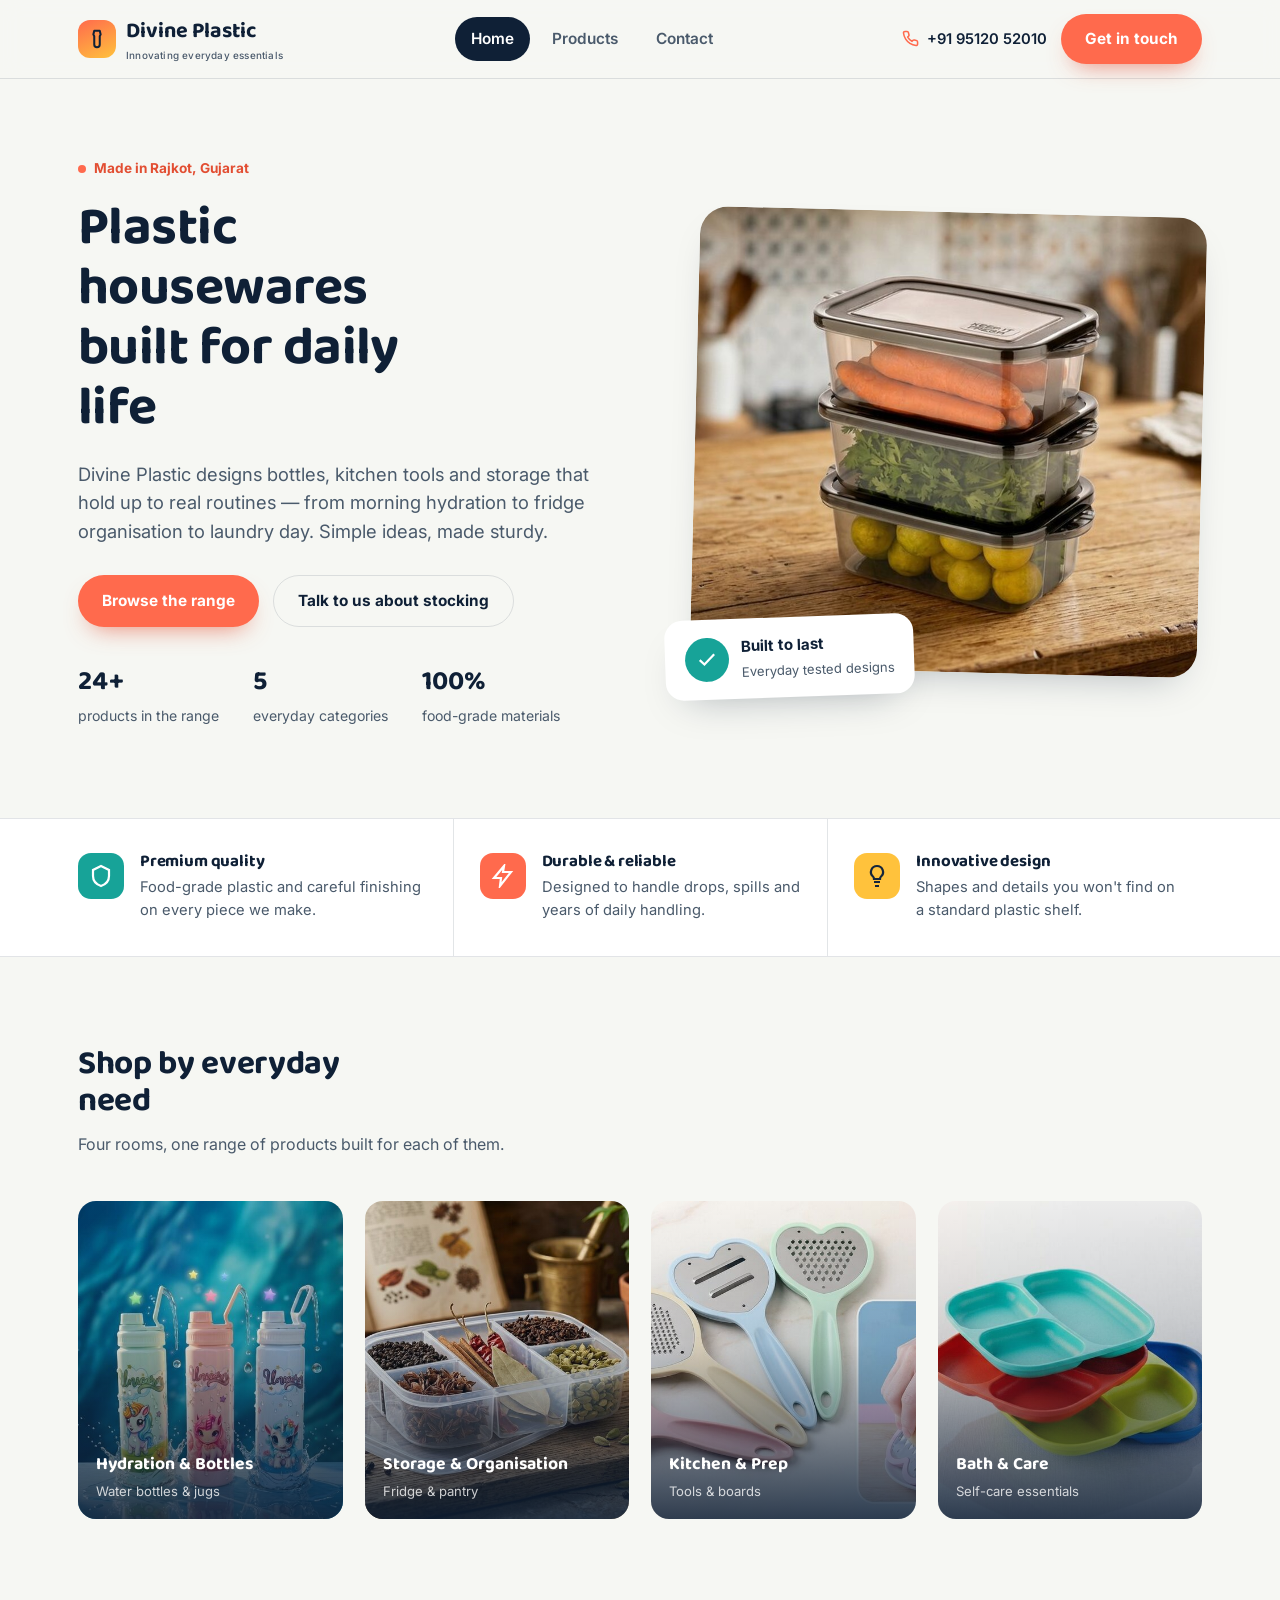
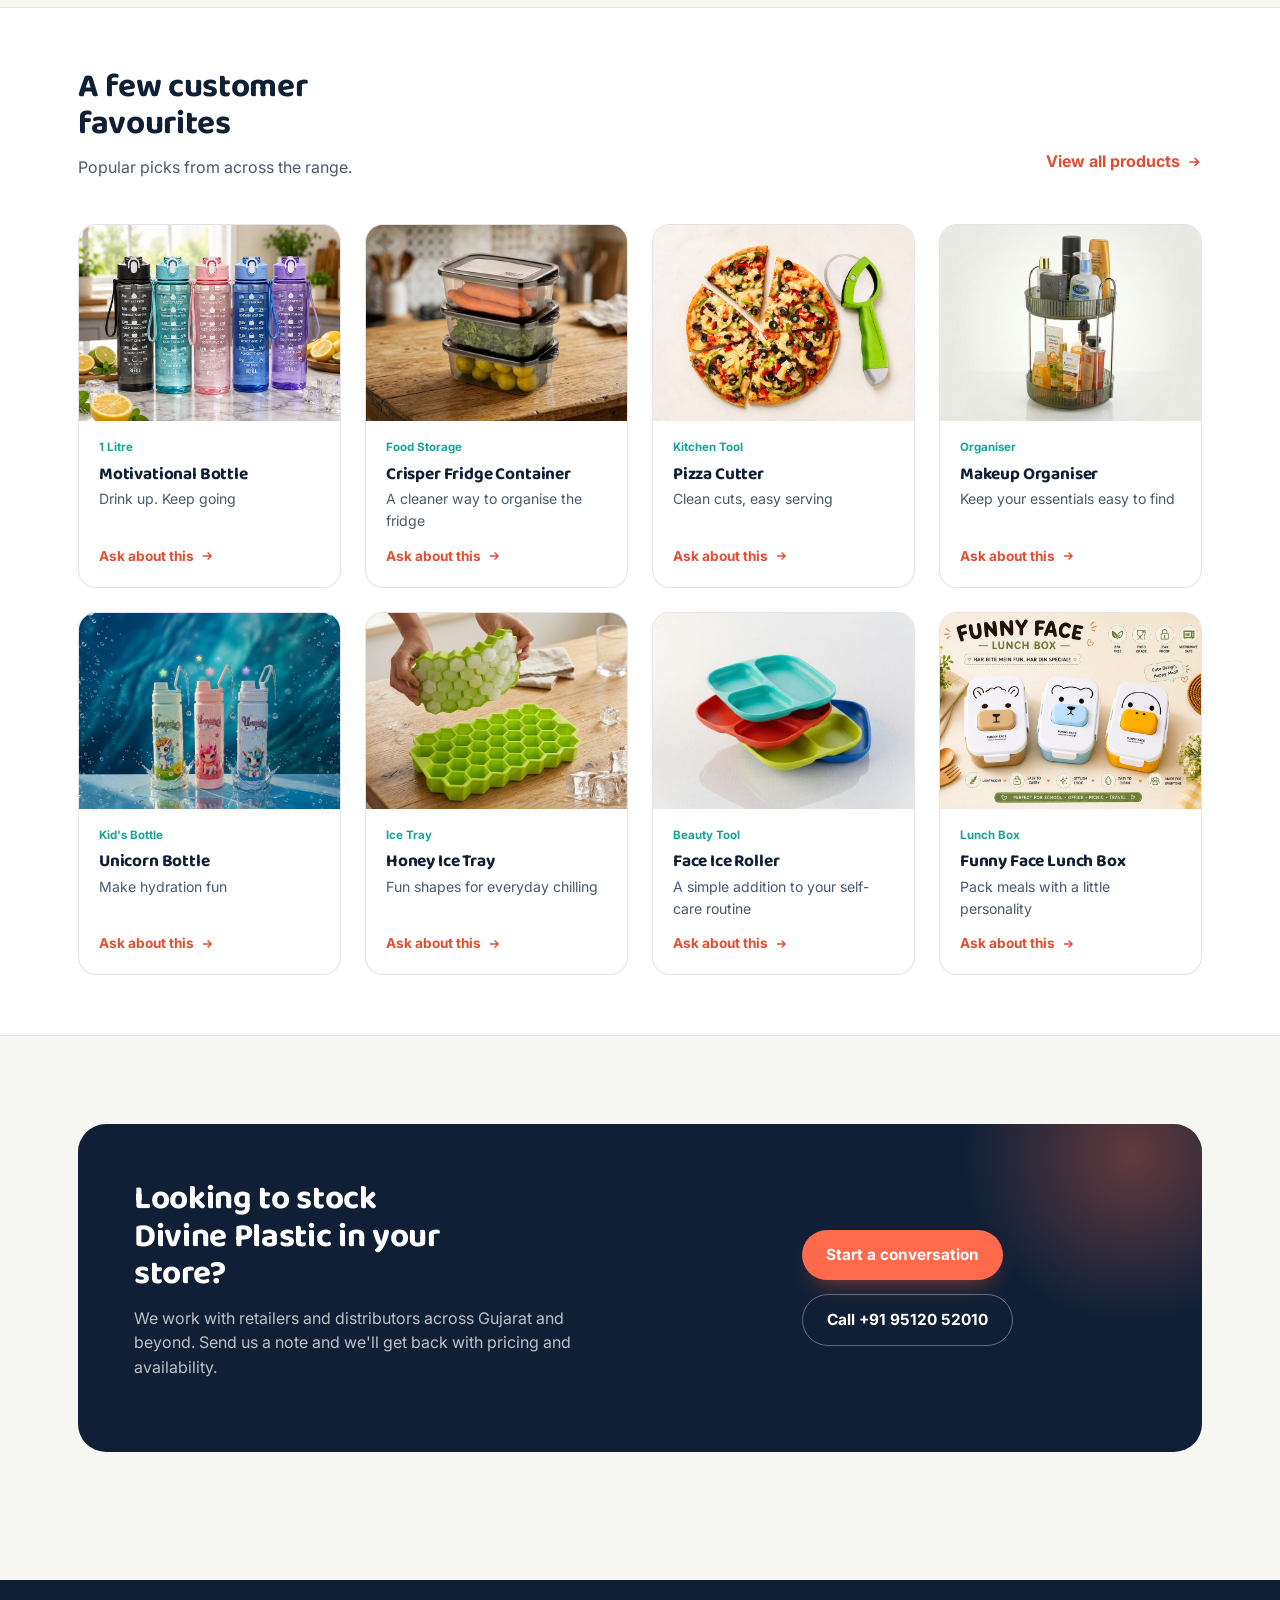
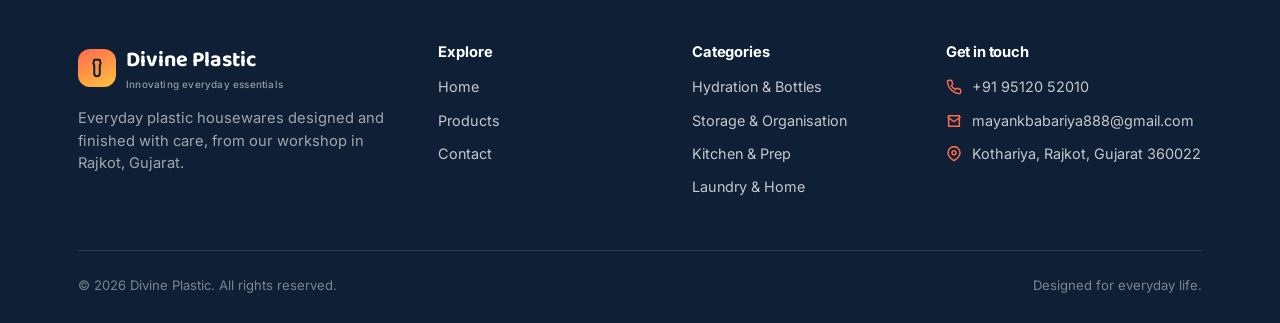
==== index.html @ 38a33544 "basic website" ====
<!doctype html>
<html lang="en">
<head>
<meta charset="UTF-8">
<meta name="viewport" content="width=device-width, initial-scale=1.0">
<title>Divine Plastic — Everyday plastic essentials, made to last</title>
<meta name="description" content="Divine Plastic makes durable, thoughtfully designed plastic housewares — bottles, kitchen organisers, storage and more — from Rajkot, Gujarat.">
<link rel="canonical" href="https://www.divineplastic.example.com/index.html">

<meta property="og:type" content="website">
<meta property="og:title" content="Divine Plastic — Everyday plastic essentials, made to last">
<meta property="og:description" content="Durable, thoughtfully designed plastic housewares — bottles, kitchen organisers, storage and more — from Rajkot, Gujarat.">
<meta property="og:image" content="https://www.divineplastic.example.com/assets/hero.jpg">
<meta property="og:url" content="https://www.divineplastic.example.com/index.html">
<meta property="og:site_name" content="Divine Plastic">
<meta name="twitter:card" content="summary_large_image">
<meta name="twitter:title" content="Divine Plastic — Everyday plastic essentials, made to last">
<meta name="twitter:description" content="Durable, thoughtfully designed plastic housewares from Rajkot, Gujarat.">
<meta name="twitter:image" content="https://www.divineplastic.example.com/assets/hero.jpg">

<script type="application/ld+json">
{
  "@context": "https://schema.org",
  "@type": "LocalBusiness",
  "name": "Divine Plastic",
  "description": "Manufacturer of everyday plastic housewares — bottles, kitchen tools, storage and organisers, bath essentials, and laundry accessories.",
  "image": "https://www.divineplastic.example.com/assets/hero.jpg",
  "telephone": "+91-95120-52010",
  "email": "mayankbabariya888@gmail.com",
  "address": {
    "@type": "PostalAddress",
    "streetAddress": "Kothariya",
    "addressLocality": "Rajkot",
    "addressRegion": "Gujarat",
    "postalCode": "360022",
    "addressCountry": "IN"
  },
  "url": "https://www.divineplastic.example.com/index.html",
  "openingHoursSpecification": {
    "@type": "OpeningHoursSpecification",
    "dayOfWeek": ["Monday","Tuesday","Wednesday","Thursday","Friday","Saturday"],
    "opens": "10:00",
    "closes": "19:00"
  }
}
</script>

<link rel="preconnect" href="https://fonts.googleapis.com">
<link href="https://fonts.googleapis.com/css2?family=Baloo+2:wght@500;600;700;800&family=Inter:wght@400;500;600;700&display=swap" rel="stylesheet">
<link rel="stylesheet" href="css/style.css">
</head>
<body>

<header class="site-header">
  <div class="container">
    <a href="index.html" class="logo">
      <span class="mark">
        <svg viewBox="0 0 24 24" fill="none" stroke="#0F2036" stroke-width="2.2" stroke-linecap="round" stroke-linejoin="round"><path d="M9 3h6l1 4-1 2v9a3 3 0 0 1-3 3h0a3 3 0 0 1-3-3v-9L8 7z"/></svg>
      </span>
      <span>Divine Plastic<small>Innovating everyday essentials</small></span>
    </a>

    <nav class="main-nav" aria-label="Primary">
      <a href="index.html" class="active">Home</a>
      <a href="products.html">Products</a>
      <a href="contact.html">Contact</a>
    </nav>

    <div class="header-actions">
      <a class="phone-chip" href="tel:+919512052010">
        <svg viewBox="0 0 24 24" fill="none" stroke="currentColor" stroke-width="2.2"><path d="M22 16.92v3a2 2 0 0 1-2.18 2 19.79 19.79 0 0 1-8.63-3.07 19.5 19.5 0 0 1-6-6 19.79 19.79 0 0 1-3.07-8.67A2 2 0 0 1 4.11 2h3a2 2 0 0 1 2 1.72c.127.96.361 1.903.7 2.81a2 2 0 0 1-.45 2.11L8.09 9.91a16 16 0 0 0 6 6l1.27-1.27a2 2 0 0 1 2.11-.45c.907.339 1.85.573 2.81.7A2 2 0 0 1 22 16.92z"/></svg>
        +91 95120 52010
      </a>
      <a href="contact.html" class="btn btn-primary">Get in touch</a>
      <button class="nav-toggle" aria-label="Open menu" aria-expanded="false">
        <svg viewBox="0 0 24 24" fill="none" stroke="#16263B" stroke-width="2.2" stroke-linecap="round"><path d="M4 7h16M4 12h16M4 17h16"/></svg>
      </button>
    </div>
  </div>
</header>

<div class="mobile-nav">
  <a href="index.html">Home</a>
  <a href="products.html">Products</a>
  <a href="contact.html">Contact</a>
  <a class="phone-chip" href="tel:+919512052010">
    <svg viewBox="0 0 24 24" fill="none" stroke="currentColor" stroke-width="2.2"><path d="M22 16.92v3a2 2 0 0 1-2.18 2 19.79 19.79 0 0 1-8.63-3.07 19.5 19.5 0 0 1-6-6 19.79 19.79 0 0 1-3.07-8.67A2 2 0 0 1 4.11 2h3a2 2 0 0 1 2 1.72c.127.96.361 1.903.7 2.81a2 2 0 0 1-.45 2.11L8.09 9.91a16 16 0 0 0 6 6l1.27-1.27a2 2 0 0 1 2.11-.45c.907.339 1.85.573 2.81.7A2 2 0 0 1 22 16.92z"/></svg>
    +91 95120 52010
  </a>
  <a href="contact.html" class="btn btn-primary">Get in touch</a>
</div>

<main>

  <section class="hero">
    <div class="container">
      <div class="hero-copy">
        <span class="hero-eyebrow">Made in Rajkot, Gujarat</span>
        <h1>Plastic housewares built for daily life</h1>
        <p class="lede">Divine Plastic designs bottles, kitchen tools and storage that hold up to real routines — from morning hydration to fridge organisation to laundry day. Simple ideas, made sturdy.</p>
        <div class="hero-ctas">
          <a href="products.html" class="btn btn-primary">Browse the range</a>
          <a href="contact.html" class="btn btn-ghost">Talk to us about stocking</a>
        </div>
        <div class="hero-stats">
          <div><strong>24+</strong><span>products in the range</span></div>
          <div><strong>5</strong><span>everyday categories</span></div>
          <div><strong>100%</strong><span>food-grade materials</span></div>
        </div>
      </div>

      <div class="hero-media">
        <div class="frame"><img src="assets/hero.jpg" alt="Stacked Divine Plastic fridge containers filled with fresh vegetables" width="1400" height="933"></div>
        <div class="float-card">
          <span class="dot">
            <svg viewBox="0 0 24 24" fill="none" stroke="currentColor" stroke-width="2.4"><path d="M20 6L9 17l-5-5"/></svg>
          </span>
          <div>
            <strong>Built to last</strong>
            <span>Everyday tested designs</span>
          </div>
        </div>
      </div>
    </div>
  </section>

  <section class="trust">
    <div class="container">
      <div class="trust-item">
        <span class="icon" style="background:#17A398">
          <svg viewBox="0 0 24 24" fill="none" stroke="currentColor" stroke-width="2.2"><path d="M12 2l8 4v6c0 5-3.4 8.4-8 10-4.6-1.6-8-5-8-10V6z"/></svg>
        </span>
        <div>
          <h3>Premium quality</h3>
          <p>Food-grade plastic and careful finishing on every piece we make.</p>
        </div>
      </div>
      <div class="trust-item">
        <span class="icon" style="background:#FF6A4D">
          <svg viewBox="0 0 24 24" fill="none" stroke="currentColor" stroke-width="2.2"><path d="M13 2L3 14h7l-1 8 11-14h-8z"/></svg>
        </span>
        <div>
          <h3>Durable &amp; reliable</h3>
          <p>Designed to handle drops, spills and years of daily handling.</p>
        </div>
      </div>
      <div class="trust-item">
        <span class="icon" style="background:#FFC23C">
          <svg viewBox="0 0 24 24" fill="none" stroke="#16263B" stroke-width="2.2"><path d="M9 18h6M10 22h4M12 2a6 6 0 0 0-4 10.5c.6.5 1 1.4 1 2.5h6c0-1.1.4-2 1-2.5A6 6 0 0 0 12 2z"/></svg>
        </span>
        <div>
          <h3>Innovative design</h3>
          <p>Shapes and details you won't find on a standard plastic shelf.</p>
        </div>
      </div>
    </div>
  </section>

  <section class="section">
    <div class="container">
      <div class="section-head">
        <div>
          <h2>Shop by everyday need</h2>
          <p>Four rooms, one range of products built for each of them.</p>
        </div>
      </div>
      <div class="cat-grid">
        <a class="cat-tile" href="products.html?category=hydration">
          <img src="assets/products/unicorn-bottle.jpg" alt="Divine Plastic hydration bottles">
          <span class="label"><strong>Hydration &amp; Bottles</strong><span>Water bottles &amp; jugs</span></span>
        </a>
        <a class="cat-tile" href="products.html?category=storage">
          <img src="assets/products/5in1-container.jpg" alt="Divine Plastic storage containers">
          <span class="label"><strong>Storage &amp; Organisation</strong><span>Fridge &amp; pantry</span></span>
        </a>
        <a class="cat-tile" href="products.html?category=kitchen">
          <img src="assets/products/grater.jpg" alt="Divine Plastic kitchen tools">
          <span class="label"><strong>Kitchen &amp; Prep</strong><span>Tools &amp; boards</span></span>
        </a>
        <a class="cat-tile" href="products.html?category=bath">
          <img src="assets/products/face-ice-roller.jpg" alt="Divine Plastic bath and care products">
          <span class="label"><strong>Bath &amp; Care</strong><span>Self-care essentials</span></span>
        </a>
      </div>
    </div>
  </section>

  <section class="section section-tight" style="background:var(--white); border-top:1px solid var(--line); border-bottom:1px solid var(--line);">
    <div class="container">
      <div class="section-head">
        <div>
          <h2>A few customer favourites</h2>
          <p>Popular picks from across the range.</p>
        </div>
        <a class="link-more" href="products.html">
          View all products
          <svg viewBox="0 0 24 24" fill="none" stroke="currentColor" stroke-width="2.4"><path d="M5 12h14M13 6l6 6-6 6"/></svg>
        </a>
      </div>
      <div class="product-grid" id="featured-grid">
      <article class="product-card" data-group="hydration">
        <div class="thumb"><img src="assets/products/motivational-bottle.jpg" alt="Motivational Bottle" loading="lazy" width="1075" height="717"></div>
        <div class="body">
          <span class="tag">1 Litre</span>
          <h3>Motivational Bottle</h3>
          <p>Drink up. Keep going</p>
          <a class="enquire" href="contact.html?product=Motivational%20Bottle">
            Ask about this
            <svg viewBox="0 0 24 24" fill="none" stroke="currentColor" stroke-width="2.4"><path d="M5 12h14M13 6l6 6-6 6"/></svg>
          </a>
        </div>
      </article>
      <article class="product-card" data-group="storage">
        <div class="thumb"><img src="assets/products/crisper-fridge-container.jpg" alt="Crisper Fridge Container" loading="lazy" width="1376" height="768"></div>
        <div class="body">
          <span class="tag">Food Storage</span>
          <h3>Crisper Fridge Container</h3>
          <p>A cleaner way to organise the fridge</p>
          <a class="enquire" href="contact.html?product=Crisper%20Fridge%20Container">
            Ask about this
            <svg viewBox="0 0 24 24" fill="none" stroke="currentColor" stroke-width="2.4"><path d="M5 12h14M13 6l6 6-6 6"/></svg>
          </a>
        </div>
      </article>
      <article class="product-card" data-group="kitchen">
        <div class="thumb"><img src="assets/products/pizza-cutter.jpg" alt="Pizza Cutter" loading="lazy" width="1076" height="717"></div>
        <div class="body">
          <span class="tag">Kitchen Tool</span>
          <h3>Pizza Cutter</h3>
          <p>Clean cuts, easy serving</p>
          <a class="enquire" href="contact.html?product=Pizza%20Cutter">
            Ask about this
            <svg viewBox="0 0 24 24" fill="none" stroke="currentColor" stroke-width="2.4"><path d="M5 12h14M13 6l6 6-6 6"/></svg>
          </a>
        </div>
      </article>
      <article class="product-card" data-group="storage">
        <div class="thumb"><img src="assets/products/makeup-organiser.jpg" alt="Makeup Organiser" loading="lazy" width="1239" height="692"></div>
        <div class="body">
          <span class="tag">Organiser</span>
          <h3>Makeup Organiser</h3>
          <p>Keep your essentials easy to find</p>
          <a class="enquire" href="contact.html?product=Makeup%20Organiser">
            Ask about this
            <svg viewBox="0 0 24 24" fill="none" stroke="currentColor" stroke-width="2.4"><path d="M5 12h14M13 6l6 6-6 6"/></svg>
          </a>
        </div>
      </article>
      <article class="product-card" data-group="hydration">
        <div class="thumb"><img src="assets/products/unicorn-bottle.jpg" alt="Unicorn Bottle" loading="lazy" width="1376" height="768"></div>
        <div class="body">
          <span class="tag">Kid's Bottle</span>
          <h3>Unicorn Bottle</h3>
          <p>Make hydration fun</p>
          <a class="enquire" href="contact.html?product=Unicorn%20Bottle">
            Ask about this
            <svg viewBox="0 0 24 24" fill="none" stroke="currentColor" stroke-width="2.4"><path d="M5 12h14M13 6l6 6-6 6"/></svg>
          </a>
        </div>
      </article>
      <article class="product-card" data-group="kitchen">
        <div class="thumb"><img src="assets/products/honey-ice-tray.jpg" alt="Honey Ice Tray" loading="lazy" width="1239" height="692"></div>
        <div class="body">
          <span class="tag">Ice Tray</span>
          <h3>Honey Ice Tray</h3>
          <p>Fun shapes for everyday chilling</p>
          <a class="enquire" href="contact.html?product=Honey%20Ice%20Tray">
            Ask about this
            <svg viewBox="0 0 24 24" fill="none" stroke="currentColor" stroke-width="2.4"><path d="M5 12h14M13 6l6 6-6 6"/></svg>
          </a>
        </div>
      </article>
      <article class="product-card" data-group="bath">
        <div class="thumb"><img src="assets/products/face-ice-roller.jpg" alt="Face Ice Roller" loading="lazy" width="1376" height="768"></div>
        <div class="body">
          <span class="tag">Beauty Tool</span>
          <h3>Face Ice Roller</h3>
          <p>A simple addition to your self-care routine</p>
          <a class="enquire" href="contact.html?product=Face%20Ice%20Roller">
            Ask about this
            <svg viewBox="0 0 24 24" fill="none" stroke="currentColor" stroke-width="2.4"><path d="M5 12h14M13 6l6 6-6 6"/></svg>
          </a>
        </div>
      </article>
      <article class="product-card" data-group="kitchen">
        <div class="thumb"><img src="assets/products/funny-face-lunchbox.jpg" alt="Funny Face Lunch Box" loading="lazy" width="1076" height="717"></div>
        <div class="body">
          <span class="tag">Lunch Box</span>
          <h3>Funny Face Lunch Box</h3>
          <p>Pack meals with a little personality</p>
          <a class="enquire" href="contact.html?product=Funny%20Face%20Lunch%20Box">
            Ask about this
            <svg viewBox="0 0 24 24" fill="none" stroke="currentColor" stroke-width="2.4"><path d="M5 12h14M13 6l6 6-6 6"/></svg>
          </a>
        </div>
      </article>
      </div>
    </div>
  </section>

  <section class="section">
    <div class="container">
      <div class="cta-banner">
        <div>
          <h2>Looking to stock Divine Plastic in your store?</h2>
          <p>We work with retailers and distributors across Gujarat and beyond. Send us a note and we'll get back with pricing and availability.</p>
        </div>
        <div class="actions">
          <a href="contact.html" class="btn btn-primary">Start a conversation</a>
          <a href="tel:+919512052010" class="btn btn-ghost on-dark">Call +91 95120 52010</a>
        </div>
      </div>
    </div>
  </section>

</main>

<footer class="site-footer">
  <div class="container">
    <div class="footer-grid">
      <div>
        <span class="logo">
          <span class="mark">
            <svg viewBox="0 0 24 24" fill="none" stroke="#0F2036" stroke-width="2.2" stroke-linecap="round" stroke-linejoin="round"><path d="M9 3h6l1 4-1 2v9a3 3 0 0 1-3 3h0a3 3 0 0 1-3-3v-9L8 7z"/></svg>
          </span>
          <span>Divine Plastic<small>Innovating everyday essentials</small></span>
        </span>
        <p>Everyday plastic housewares designed and finished with care, from our workshop in Rajkot, Gujarat.</p>
      </div>
      <div class="footer-col">
        <h4>Explore</h4>
        <ul>
          <li><a href="index.html">Home</a></li>
          <li><a href="products.html">Products</a></li>
          <li><a href="contact.html">Contact</a></li>
        </ul>
      </div>
      <div class="footer-col">
        <h4>Categories</h4>
        <ul>
          <li><a href="products.html?category=hydration">Hydration &amp; Bottles</a></li>
          <li><a href="products.html?category=storage">Storage &amp; Organisation</a></li>
          <li><a href="products.html?category=kitchen">Kitchen &amp; Prep</a></li>
          <li><a href="products.html?category=laundry">Laundry &amp; Home</a></li>
        </ul>
      </div>
      <div class="footer-col">
        <h4>Get in touch</h4>
        <ul>
          <li class="contact-line">
            <svg viewBox="0 0 24 24" fill="none" stroke="currentColor" stroke-width="2.2"><path d="M22 16.92v3a2 2 0 0 1-2.18 2 19.79 19.79 0 0 1-8.63-3.07 19.5 19.5 0 0 1-6-6 19.79 19.79 0 0 1-3.07-8.67A2 2 0 0 1 4.11 2h3a2 2 0 0 1 2 1.72c.127.96.361 1.903.7 2.81a2 2 0 0 1-.45 2.11L8.09 9.91a16 16 0 0 0 6 6l1.27-1.27a2 2 0 0 1 2.11-.45c.907.339 1.85.573 2.81.7A2 2 0 0 1 22 16.92z"/></svg>
            <a href="tel:+919512052010">+91 95120 52010</a>
          </li>
          <li class="contact-line">
            <svg viewBox="0 0 24 24" fill="none" stroke="currentColor" stroke-width="2.2"><path d="M4 4h16v16H4z"/><path d="M22 6l-10 7L2 6"/></svg>
            <a href="mailto:mayankbabariya888@gmail.com">mayankbabariya888@gmail.com</a>
          </li>
          <li class="contact-line">
            <svg viewBox="0 0 24 24" fill="none" stroke="currentColor" stroke-width="2.2"><path d="M21 10c0 6-9 12-9 12s-9-6-9-12a9 9 0 0 1 18 0z"/><circle cx="12" cy="10" r="3"/></svg>
            <span>Kothariya, Rajkot, Gujarat 360022</span>
          </li>
        </ul>
      </div>
    </div>
    <div class="footer-bottom">
      <span>© 2026 Divine Plastic. All rights reserved.</span>
      <span>Designed for everyday life.</span>
    </div>
  </div>
</footer>

<script src="js/main.js"></script>
</body>
</html>
---- css/style.css ----
/* ===========================================================
   Divine Plastic — stylesheet
   Type: Baloo 2 (display, rounded — echoes molded plastic forms)
         Inter (body/UI)
   Palette: paper #F6F7F3, ink #14263B, coral #FF6A4D,
            teal #17A398, sun #FFC23C, navy #0F2036
   =========================================================== */

:root{
  --paper: #F6F7F3;
  --paper-dim: #EDEFE8;
  --ink: #16263B;
  --ink-soft: #4A5A6B;
  --navy: #0F2036;
  --coral: #FF6A4D;
  --coral-dark: #E24E32;
  --teal: #17A398;
  --sun: #FFC23C;
  --line: rgba(20,38,58,0.12);
  --white: #FFFFFF;
  --radius-lg: 28px;
  --radius-md: 18px;
  --radius-sm: 10px;
  --shadow: 0 18px 40px -22px rgba(15,32,54,0.35);
  --container: 1180px;
}

*, *::before, *::after{ box-sizing: border-box; }

html{ scroll-behavior: smooth; }

body{
  margin: 0;
  background: var(--paper);
  color: var(--ink);
  font-family: "Inter", -apple-system, BlinkMacSystemFont, "Segoe UI", sans-serif;
  font-size: 16px;
  line-height: 1.55;
  -webkit-font-smoothing: antialiased;
}

h1, h2, h3, h4{
  font-family: "Baloo 2", "Inter", sans-serif;
  color: var(--navy);
  margin: 0 0 0.4em;
  line-height: 1.12;
  letter-spacing: -0.01em;
}

p{ margin: 0 0 1em; max-width: 62ch; }
a{ color: inherit; text-decoration: none; }
img{ max-width: 100%; display: block; }
ul{ margin: 0; padding: 0; list-style: none; }
button{ font: inherit; cursor: pointer; }

.container{
  max-width: var(--container);
  margin: 0 auto;
  padding: 0 28px;
}

:focus-visible{
  outline: 3px solid var(--coral);
  outline-offset: 3px;
}

@media (prefers-reduced-motion: reduce){
  *{ animation-duration: 0.001ms !important; animation-iteration-count: 1 !important; transition-duration: 0.001ms !important; scroll-behavior: auto !important; }
}

/* ---------- Header ---------- */
.site-header{
  position: sticky;
  top: 0;
  z-index: 50;
  background: rgba(246,247,243,0.92);
  backdrop-filter: blur(10px);
  border-bottom: 1px solid var(--line);
}

.site-header .container{
  display: flex;
  align-items: center;
  justify-content: space-between;
  height: 78px;
}

.logo{
  display: flex;
  align-items: center;
  gap: 10px;
  font-family: "Baloo 2", sans-serif;
  font-weight: 700;
  font-size: 1.35rem;
  color: var(--navy);
}
.logo .mark{
  width: 38px; height: 38px;
  border-radius: 12px;
  background: linear-gradient(155deg, var(--coral), var(--sun));
  display: grid;
  place-items: center;
  flex-shrink: 0;
}
.logo .mark svg{ width: 22px; height: 22px; }
.logo small{
  display: block;
  font-family: "Inter", sans-serif;
  font-weight: 500;
  font-size: 0.62rem;
  color: var(--ink-soft);
  letter-spacing: 0.02em;
}

.main-nav{ display: flex; align-items: center; gap: 6px; }
.main-nav a{
  padding: 10px 16px;
  border-radius: 999px;
  font-weight: 600;
  font-size: 0.96rem;
  color: var(--ink-soft);
  transition: background 0.15s ease, color 0.15s ease;
}
.main-nav a:hover{ background: var(--paper-dim); color: var(--ink); }
.main-nav a.active{ background: var(--navy); color: var(--white); }

.header-actions{ display: flex; align-items: center; gap: 14px; }
.phone-chip{
  display: flex;
  align-items: center;
  gap: 8px;
  font-weight: 600;
  font-size: 0.92rem;
  color: var(--navy);
}
.phone-chip svg{ width: 17px; height: 17px; color: var(--coral); }

.btn{
  display: inline-flex;
  align-items: center;
  justify-content: center;
  gap: 8px;
  padding: 13px 24px;
  border-radius: 999px;
  font-weight: 700;
  font-size: 0.96rem;
  border: none;
  transition: transform 0.15s ease, box-shadow 0.15s ease, background 0.15s ease;
  white-space: nowrap;
}
.btn-primary{ background: var(--coral); color: var(--white); box-shadow: 0 12px 24px -12px rgba(226,78,50,0.7); }
.btn-primary:hover{ background: var(--coral-dark); transform: translateY(-1px); }
.btn-dark{ background: var(--navy); color: var(--white); }
.btn-dark:hover{ background: #0a1626; transform: translateY(-1px); }
.btn-ghost{ background: transparent; color: var(--navy); border: 1.5px solid var(--line); }
.btn-ghost:hover{ border-color: var(--navy); }
.btn-ghost.on-dark{ color: var(--white); border-color: rgba(255,255,255,0.35); }
.btn-ghost.on-dark:hover{ border-color: var(--white); }

.nav-toggle{
  display: none;
  width: 44px; height: 44px;
  border-radius: 12px;
  border: 1.5px solid var(--line);
  background: var(--white);
  align-items: center;
  justify-content: center;
}
.nav-toggle svg{ width: 20px; height: 20px; }

/* ---------- Hero ---------- */
.hero{
  padding: 76px 0 90px;
}
.hero .container{
  display: grid;
  grid-template-columns: 1.05fr 0.95fr;
  gap: 56px;
  align-items: center;
}
.hero-eyebrow{
  display: inline-flex;
  align-items: center;
  gap: 8px;
  color: var(--coral-dark);
  font-weight: 700;
  font-size: 0.85rem;
  margin-bottom: 18px;
}
.hero-eyebrow::before{
  content:"";
  width: 8px; height: 8px;
  border-radius: 50%;
  background: var(--coral);
}
.hero h1{
  font-size: clamp(2.4rem, 4.2vw, 3.55rem);
  font-weight: 700;
  max-width: 12ch;
}
.hero .lede{
  font-size: 1.15rem;
  color: var(--ink-soft);
  max-width: 46ch;
  margin-bottom: 30px;
}
.hero-ctas{ display: flex; gap: 14px; flex-wrap: wrap; margin-bottom: 34px; }
.hero-stats{ display: flex; gap: 34px; flex-wrap: wrap; }
.hero-stats div strong{
  display: block;
  font-family: "Baloo 2", sans-serif;
  font-size: 1.7rem;
  color: var(--navy);
}
.hero-stats div span{ font-size: 0.88rem; color: var(--ink-soft); }

.hero-media{ position: relative; }
.hero-media .frame{
  border-radius: var(--radius-lg);
  overflow: hidden;
  box-shadow: var(--shadow);
  transform: rotate(1.4deg);
}
.hero-media .frame img{ width: 100%; height: 460px; object-fit: cover; }
.hero-media .float-card{
  position: absolute;
  bottom: -26px;
  left: -30px;
  background: var(--white);
  border-radius: var(--radius-md);
  padding: 16px 20px;
  box-shadow: var(--shadow);
  display: flex;
  align-items: center;
  gap: 12px;
  transform: rotate(-2deg);
}
.hero-media .float-card .dot{
  width: 44px; height: 44px;
  border-radius: 50%;
  background: var(--teal);
  display: grid; place-items: center;
  color: var(--white);
  flex-shrink: 0;
}
.hero-media .float-card .dot svg{ width: 22px; height: 22px; }
.hero-media .float-card strong{ display:block; font-size: 0.95rem; color: var(--navy); }
.hero-media .float-card span{ font-size: 0.82rem; color: var(--ink-soft); }

/* ---------- Trust strip ---------- */
.trust{
  border-top: 1px solid var(--line);
  border-bottom: 1px solid var(--line);
  background: var(--white);
}
.trust .container{
  display: grid;
  grid-template-columns: repeat(3, 1fr);
  gap: 0;
}
.trust-item{
  display: flex;
  gap: 16px;
  align-items: flex-start;
  padding: 34px 26px;
  border-left: 1px solid var(--line);
}
.trust-item:first-child{ border-left: none; padding-left: 0; }
.trust-item .icon{
  width: 46px; height: 46px;
  border-radius: 13px;
  display: grid; place-items: center;
  flex-shrink: 0;
  color: var(--white);
}
.trust-item .icon svg{ width: 24px; height: 24px; }
.trust-item h3{ font-size: 1.05rem; margin-bottom: 4px; }
.trust-item p{ font-size: 0.92rem; color: var(--ink-soft); margin: 0; }

/* ---------- Section shells ---------- */
.section{ padding: 88px 0; }
.section-tight{ padding: 60px 0; }
.section-head{
  display: flex;
  justify-content: space-between;
  align-items: flex-end;
  gap: 30px;
  margin-bottom: 44px;
}
.section-head h2{ font-size: clamp(1.7rem, 2.6vw, 2.3rem); max-width: 14ch; }
.section-head p{ color: var(--ink-soft); margin: 8px 0 0; }
.section-head .link-more{
  font-weight: 700;
  color: var(--coral-dark);
  display: inline-flex;
  align-items: center;
  gap: 6px;
  white-space: nowrap;
  padding-bottom: 6px;
}
.section-head .link-more svg{ width: 16px; height: 16px; }

/* ---------- Category tiles ---------- */
.cat-grid{
  display: grid;
  grid-template-columns: repeat(4, 1fr);
  gap: 22px;
}
.cat-tile{
  position: relative;
  border-radius: var(--radius-md);
  overflow: hidden;
  aspect-ratio: 3/3.6;
  display: block;
  isolation: isolate;
}
.cat-tile img{ width: 100%; height: 100%; object-fit: cover; transition: transform 0.4s ease; }
.cat-tile::after{
  content:"";
  position: absolute; inset: 0;
  background: linear-gradient(0deg, rgba(15,32,54,0.86) 0%, rgba(15,32,54,0.15) 55%, rgba(15,32,54,0) 100%);
}
.cat-tile:hover img{ transform: scale(1.06); }
.cat-tile .label{
  position: absolute;
  left: 18px; right: 18px; bottom: 16px;
  z-index: 2;
  color: var(--white);
}
.cat-tile .label strong{ display: block; font-family: "Baloo 2", sans-serif; font-size: 1.1rem; }
.cat-tile .label span{ font-size: 0.82rem; color: rgba(255,255,255,0.78); }

/* ---------- Product cards & grid ---------- */
.product-grid{
  display: grid;
  grid-template-columns: repeat(4, 1fr);
  gap: 24px;
}
.product-card{
  background: var(--white);
  border-radius: var(--radius-md);
  overflow: hidden;
  border: 1px solid var(--line);
  transition: box-shadow 0.2s ease, transform 0.2s ease;
  display: flex;
  flex-direction: column;
}
.product-card:hover{ box-shadow: var(--shadow); transform: translateY(-3px); }
.product-card .thumb{
  aspect-ratio: 4/3;
  overflow: hidden;
  background: var(--paper-dim);
}
.product-card .thumb img{ width: 100%; height: 100%; object-fit: cover; }
.product-card .body{ padding: 18px 20px 20px; flex: 1; display: flex; flex-direction: column; }
.product-card .tag{
  font-size: 0.72rem;
  font-weight: 700;
  color: var(--teal);
  margin-bottom: 8px;
}
.product-card h3{ font-size: 1.08rem; margin-bottom: 4px; }
.product-card p{ font-size: 0.88rem; color: var(--ink-soft); margin-bottom: 14px; }
.product-card .enquire{
  margin-top: auto;
  font-size: 0.85rem;
  font-weight: 700;
  color: var(--coral-dark);
  display: inline-flex;
  align-items: center;
  gap: 6px;
}
.product-card .enquire svg{ width: 14px; height: 14px; }

/* ---------- CTA banner ---------- */
.cta-banner{
  background: var(--navy);
  border-radius: var(--radius-lg);
  padding: 56px;
  display: grid;
  grid-template-columns: 1.3fr 0.7fr;
  gap: 30px;
  align-items: center;
  position: relative;
  overflow: hidden;
}
.cta-banner::before{
  content:"";
  position: absolute;
  width: 340px; height: 340px;
  border-radius: 50%;
  background: radial-gradient(circle, rgba(255,106,77,0.35), transparent 70%);
  top: -140px; right: -100px;
}
.cta-banner h2{ color: var(--white); max-width: 16ch; font-size: clamp(1.6rem, 2.6vw, 2.1rem); }
.cta-banner p{ color: rgba(255,255,255,0.72); max-width: 44ch; }
.cta-banner .actions{ display: flex; gap: 14px; flex-wrap: wrap; position: relative; z-index: 1; }

/* ---------- Footer ---------- */
.site-footer{
  background: var(--navy);
  color: rgba(255,255,255,0.75);
  padding: 64px 0 28px;
  margin-top: 40px;
}
.footer-grid{
  display: grid;
  grid-template-columns: 1.5fr 1fr 1fr 1.2fr;
  gap: 40px;
  padding-bottom: 40px;
  border-bottom: 1px solid rgba(255,255,255,0.12);
}
.footer-grid .logo{ color: var(--white); margin-bottom: 14px; }
.footer-grid .logo small{ color: rgba(255,255,255,0.55); }
.footer-grid p{ font-size: 0.92rem; color: rgba(255,255,255,0.6); }
.footer-col h4{ color: var(--white); font-size: 0.92rem; margin-bottom: 16px; font-family: "Inter", sans-serif; font-weight: 700; }
.footer-col li{ margin-bottom: 11px; font-size: 0.9rem; }
.footer-col a:hover{ color: var(--white); }
.footer-col .contact-line{ display: flex; gap: 10px; align-items: flex-start; }
.footer-col .contact-line svg{ width: 16px; height: 16px; margin-top: 3px; color: var(--coral); flex-shrink: 0; }
.footer-bottom{
  display: flex;
  justify-content: space-between;
  padding-top: 24px;
  font-size: 0.82rem;
  color: rgba(255,255,255,0.45);
  flex-wrap: wrap;
  gap: 10px;
}

/* ---------- Page header (products/contact) ---------- */
.page-header{
  padding: 56px 0 40px;
  border-bottom: 1px solid var(--line);
}
.page-header .kicker{ color: var(--coral-dark); font-weight: 700; font-size: 0.85rem; margin-bottom: 10px; display:block; }
.page-header h1{ font-size: clamp(2rem, 3.4vw, 2.7rem); max-width: 18ch; }
.page-header p{ color: var(--ink-soft); font-size: 1.05rem; max-width: 60ch; }

/* ---------- Filters ---------- */
.filter-bar{
  display: flex;
  gap: 10px;
  flex-wrap: wrap;
  margin: 36px 0 40px;
}
.filter-btn{
  padding: 11px 20px;
  border-radius: 999px;
  border: 1.5px solid var(--line);
  background: var(--white);
  font-weight: 600;
  font-size: 0.9rem;
  color: var(--ink-soft);
  transition: all 0.15s ease;
}
.filter-btn:hover{ border-color: var(--navy); color: var(--navy); }
.filter-btn.active{ background: var(--navy); border-color: var(--navy); color: var(--white); }
.results-count{ color: var(--ink-soft); font-size: 0.9rem; margin-bottom: 24px; }

/* ---------- Contact page ---------- */
.contact-layout{
  display: grid;
  grid-template-columns: 0.85fr 1.15fr;
  gap: 48px;
  align-items: start;
}
.contact-card{
  background: var(--white);
  border: 1px solid var(--line);
  border-radius: var(--radius-lg);
  padding: 34px;
}
.contact-detail{
  display: flex;
  gap: 16px;
  padding: 18px 0;
  border-bottom: 1px solid var(--line);
}
.contact-detail:last-child{ border-bottom: none; padding-bottom: 0; }
.contact-detail:first-child{ padding-top: 0; }
.contact-detail .icon{
  width: 44px; height: 44px;
  border-radius: 12px;
  background: var(--paper-dim);
  display: grid; place-items: center;
  flex-shrink: 0;
  color: var(--coral-dark);
}
.contact-detail .icon svg{ width: 20px; height: 20px; }
.contact-detail h3{ font-size: 0.95rem; margin-bottom: 4px; }
.contact-detail a, .contact-detail span{ color: var(--ink-soft); font-size: 0.94rem; }
.contact-detail a:hover{ color: var(--coral-dark); }

.hours-card{
  margin-top: 22px;
  background: var(--navy);
  border-radius: var(--radius-lg);
  padding: 30px 34px;
  color: var(--white);
}
.hours-card h3{ color: var(--white); font-size: 1rem; margin-bottom: 14px; }
.hours-row{ display: flex; justify-content: space-between; font-size: 0.92rem; padding: 8px 0; border-bottom: 1px solid rgba(255,255,255,0.14); color: rgba(255,255,255,0.85); }
.hours-row:last-child{ border-bottom: none; }

.form-card{
  background: var(--white);
  border: 1px solid var(--line);
  border-radius: var(--radius-lg);
  padding: 40px;
}
.form-card h2{ font-size: 1.5rem; margin-bottom: 6px; }
.form-card > p{ color: var(--ink-soft); margin-bottom: 28px; }
.field-row{ display: grid; grid-template-columns: 1fr 1fr; gap: 18px; }
.field{ margin-bottom: 20px; }
.field label{ display: block; font-size: 0.86rem; font-weight: 700; color: var(--navy); margin-bottom: 8px; }
.field input, .field select, .field textarea{
  width: 100%;
  padding: 13px 16px;
  border-radius: var(--radius-sm);
  border: 1.5px solid var(--line);
  background: var(--paper);
  font: inherit;
  color: var(--ink);
  transition: border-color 0.15s ease;
}
.field input:focus, .field select:focus, .field textarea:focus{
  border-color: var(--teal);
  outline: none;
}
.field textarea{ resize: vertical; min-height: 120px; }
.form-note{ font-size: 0.82rem; color: var(--ink-soft); margin-top: 14px; }
.form-success{
  display: none;
  background: rgba(23,163,152,0.12);
  border: 1.5px solid var(--teal);
  color: #0d6b62;
  padding: 14px 18px;
  border-radius: var(--radius-sm);
  font-size: 0.9rem;
  margin-bottom: 20px;
  font-weight: 600;
}
.form-success.show{ display: block; }

.map-embed{
  margin-top: 48px;
  border-radius: var(--radius-lg);
  overflow: hidden;
  border: 1px solid var(--line);
  height: 340px;
}
.map-embed iframe{ width: 100%; height: 100%; border: 0; }

/* ---------- Mobile ---------- */
@media (max-width: 980px){
  .hero .container{ grid-template-columns: 1fr; }
  .hero-media{ order: -1; }
  .hero-media .frame img{ height: 320px; }
  .trust .container{ grid-template-columns: 1fr; }
  .trust-item{ border-left: none; border-top: 1px solid var(--line); padding-left: 0; }
  .trust-item:first-child{ border-top: none; }
  .cat-grid{ grid-template-columns: repeat(2, 1fr); }
  .product-grid{ grid-template-columns: repeat(2, 1fr); }
  .cta-banner{ grid-template-columns: 1fr; text-align: left; padding: 40px 28px; }
  .footer-grid{ grid-template-columns: 1fr 1fr; }
  .contact-layout{ grid-template-columns: 1fr; }
  .field-row{ grid-template-columns: 1fr; }
}

@media (max-width: 720px){
  .main-nav, .header-actions .phone-chip, .header-actions .btn{ display: none; }
  .nav-toggle{ display: flex; }
  .header-actions{ gap: 10px; }
  .header-actions .btn-primary.mobile-visible{ display: inline-flex; padding: 10px 16px; font-size: 0.85rem; }
  .hero{ padding: 46px 0 60px; }
  .hero-stats{ gap: 22px; }
  .section{ padding: 60px 0; }
  .cat-grid{ grid-template-columns: 1fr 1fr; }
  .product-grid{ grid-template-columns: 1fr; }
  .footer-grid{ grid-template-columns: 1fr; gap: 30px; }
  .form-card{ padding: 26px; }
  .contact-card{ padding: 26px; }

  body.nav-open .mobile-nav{ display: flex; }
}

.mobile-nav{
  display: none;
  position: fixed;
  inset: 78px 0 0 0;
  background: var(--paper);
  z-index: 49;
  flex-direction: column;
  padding: 20px 28px;
  gap: 4px;
  overflow-y: auto;
}
.mobile-nav a{
  padding: 16px 4px;
  font-size: 1.15rem;
  font-weight: 700;
  border-bottom: 1px solid var(--line);
  color: var(--navy);
}
.mobile-nav .btn{ margin-top: 20px; }
.mobile-nav .phone-chip{ margin-top: 18px; font-size: 1rem; }
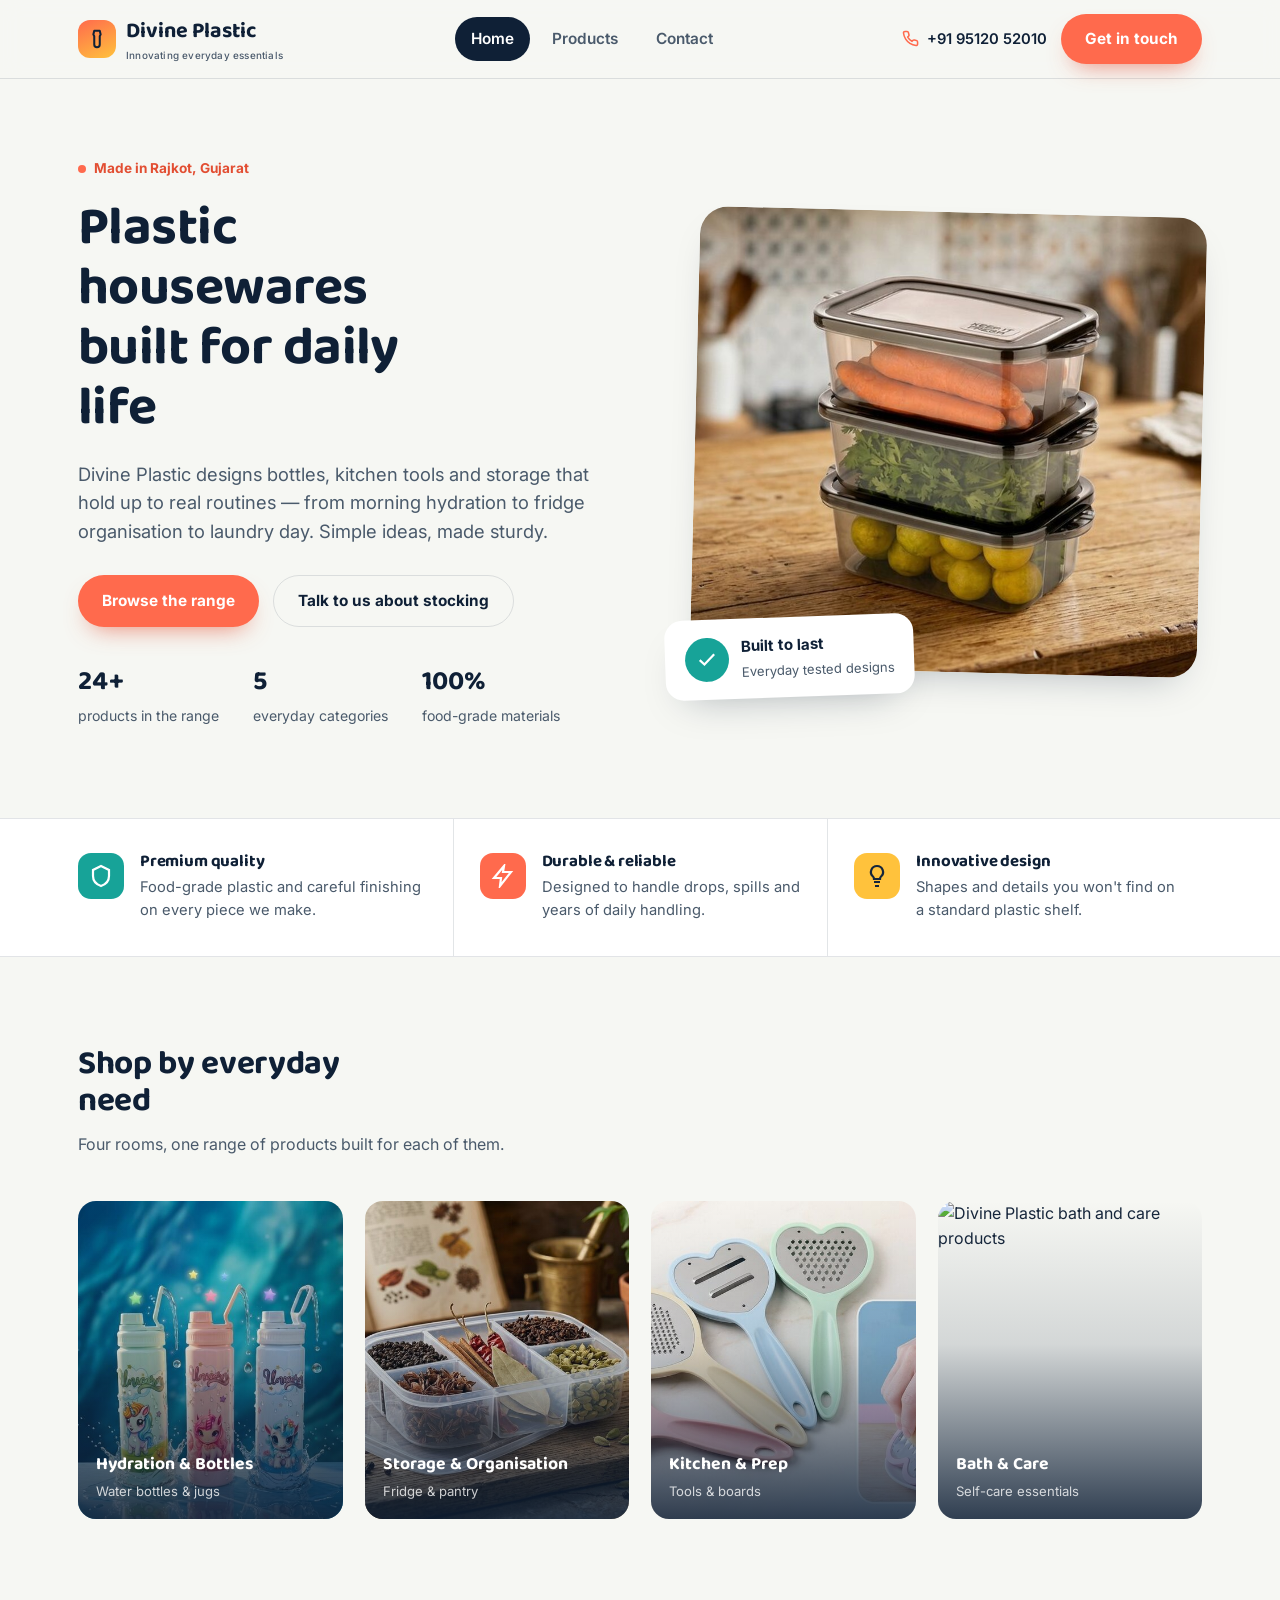
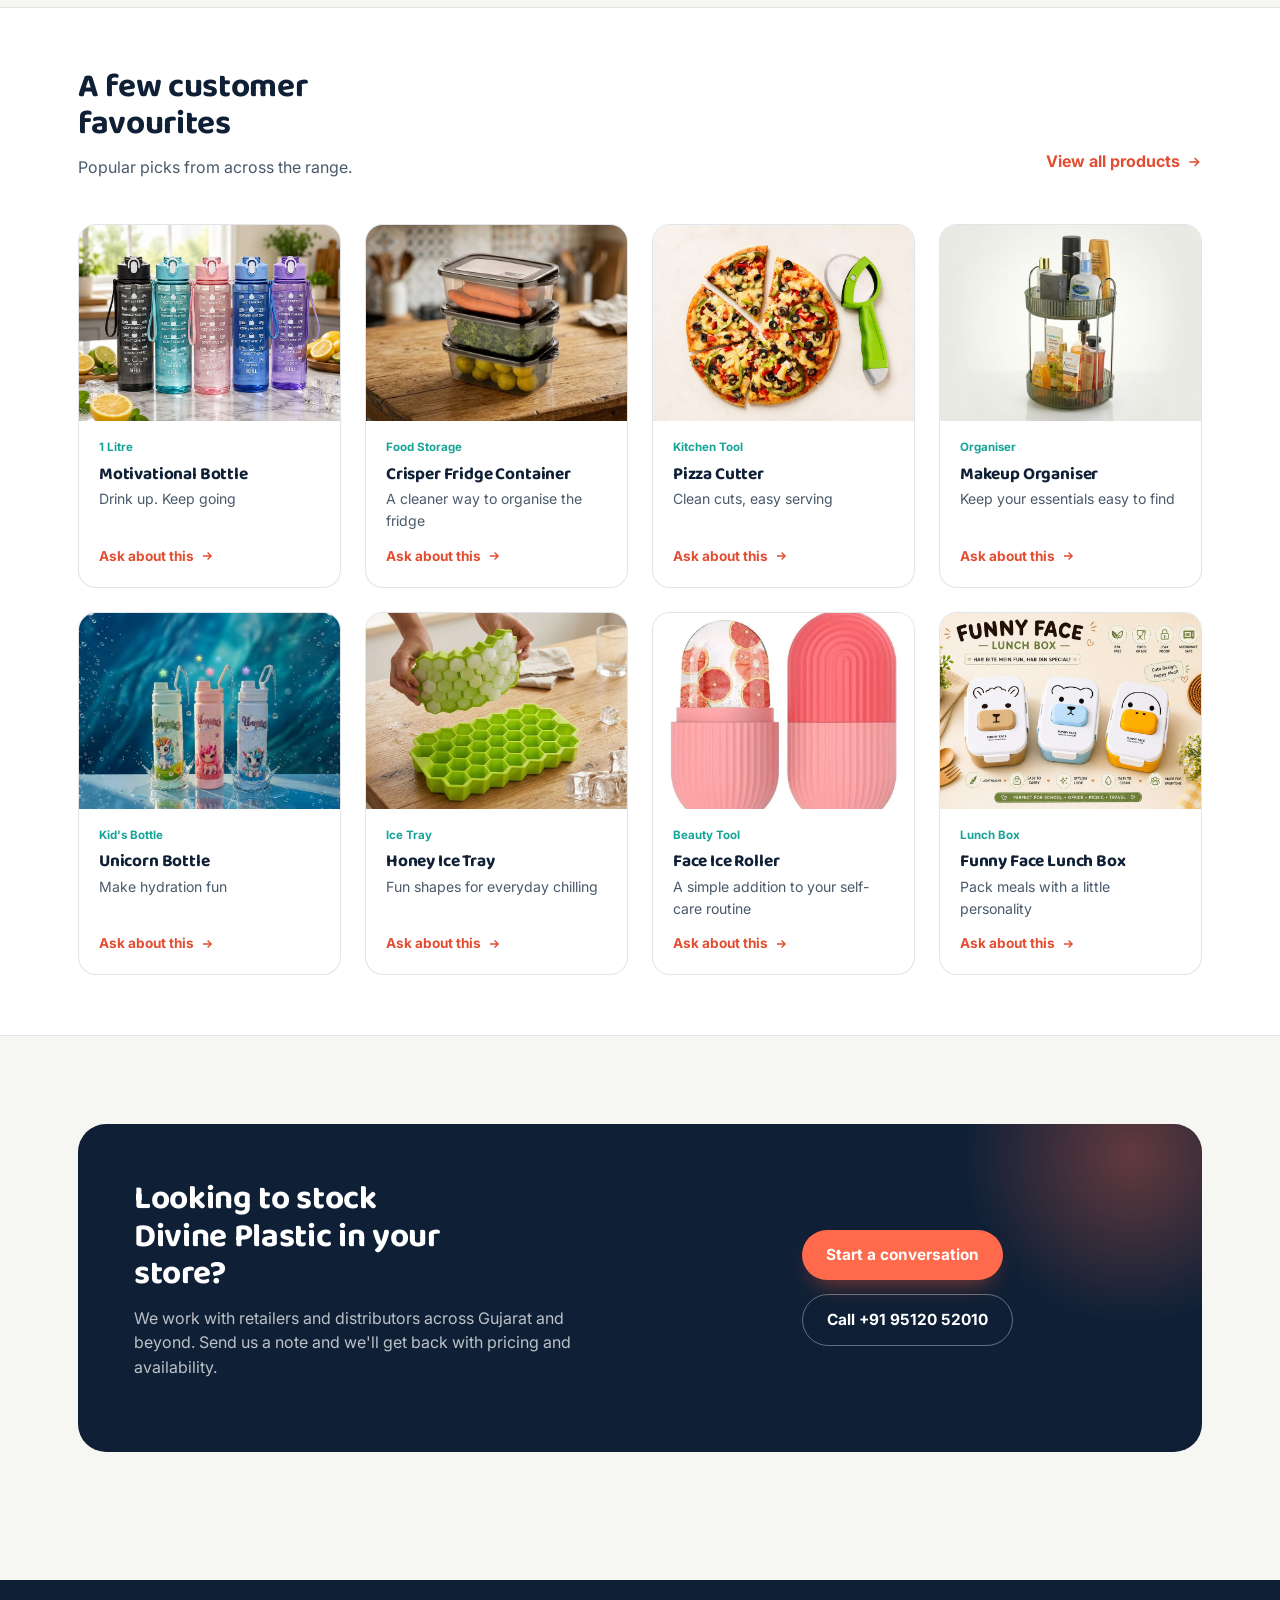
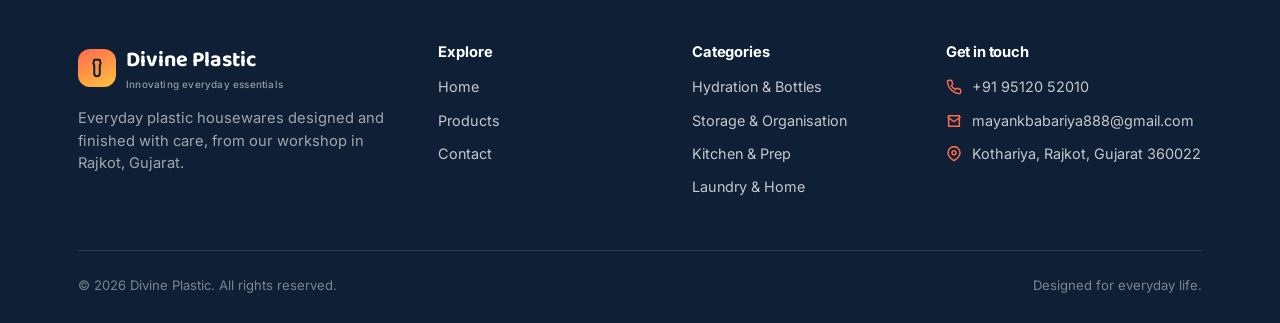
==== commit 9d9c8e60: "corrected form, updates images" ====
--- a/index.html
+++ b/index.html
@@ -271,7 +271,7 @@
         </div>
       </article>
       <article class="product-card" data-group="bath">
-        <div class="thumb"><img src="assets/products/face-ice-roller.jpg" alt="Face Ice Roller" loading="lazy" width="1376" height="768"></div>
+        <div class="thumb"><img src="assets/products/face-ice-roller.jpeg" alt="Face Ice Roller" loading="lazy" width="1376" height="768"></div>
         <div class="body">
           <span class="tag">Beauty Tool</span>
           <h3>Face Ice Roller</h3>
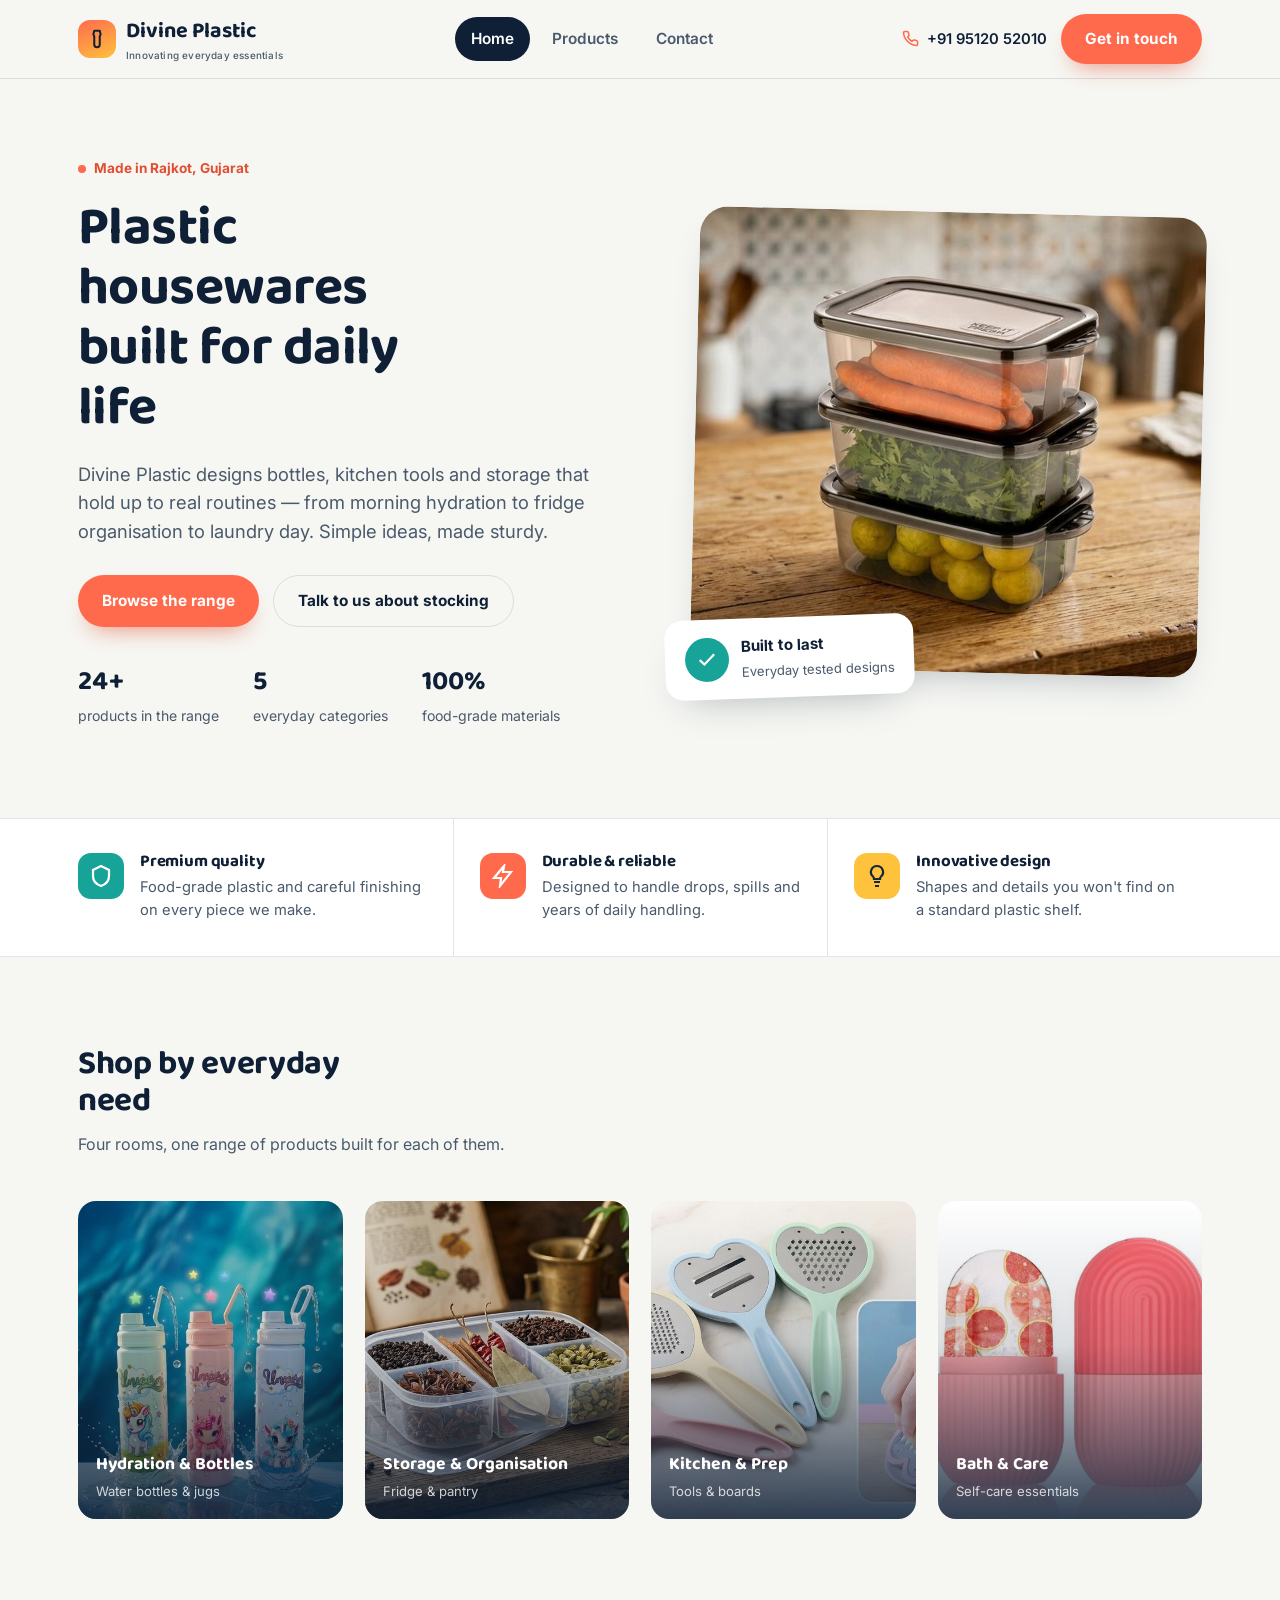
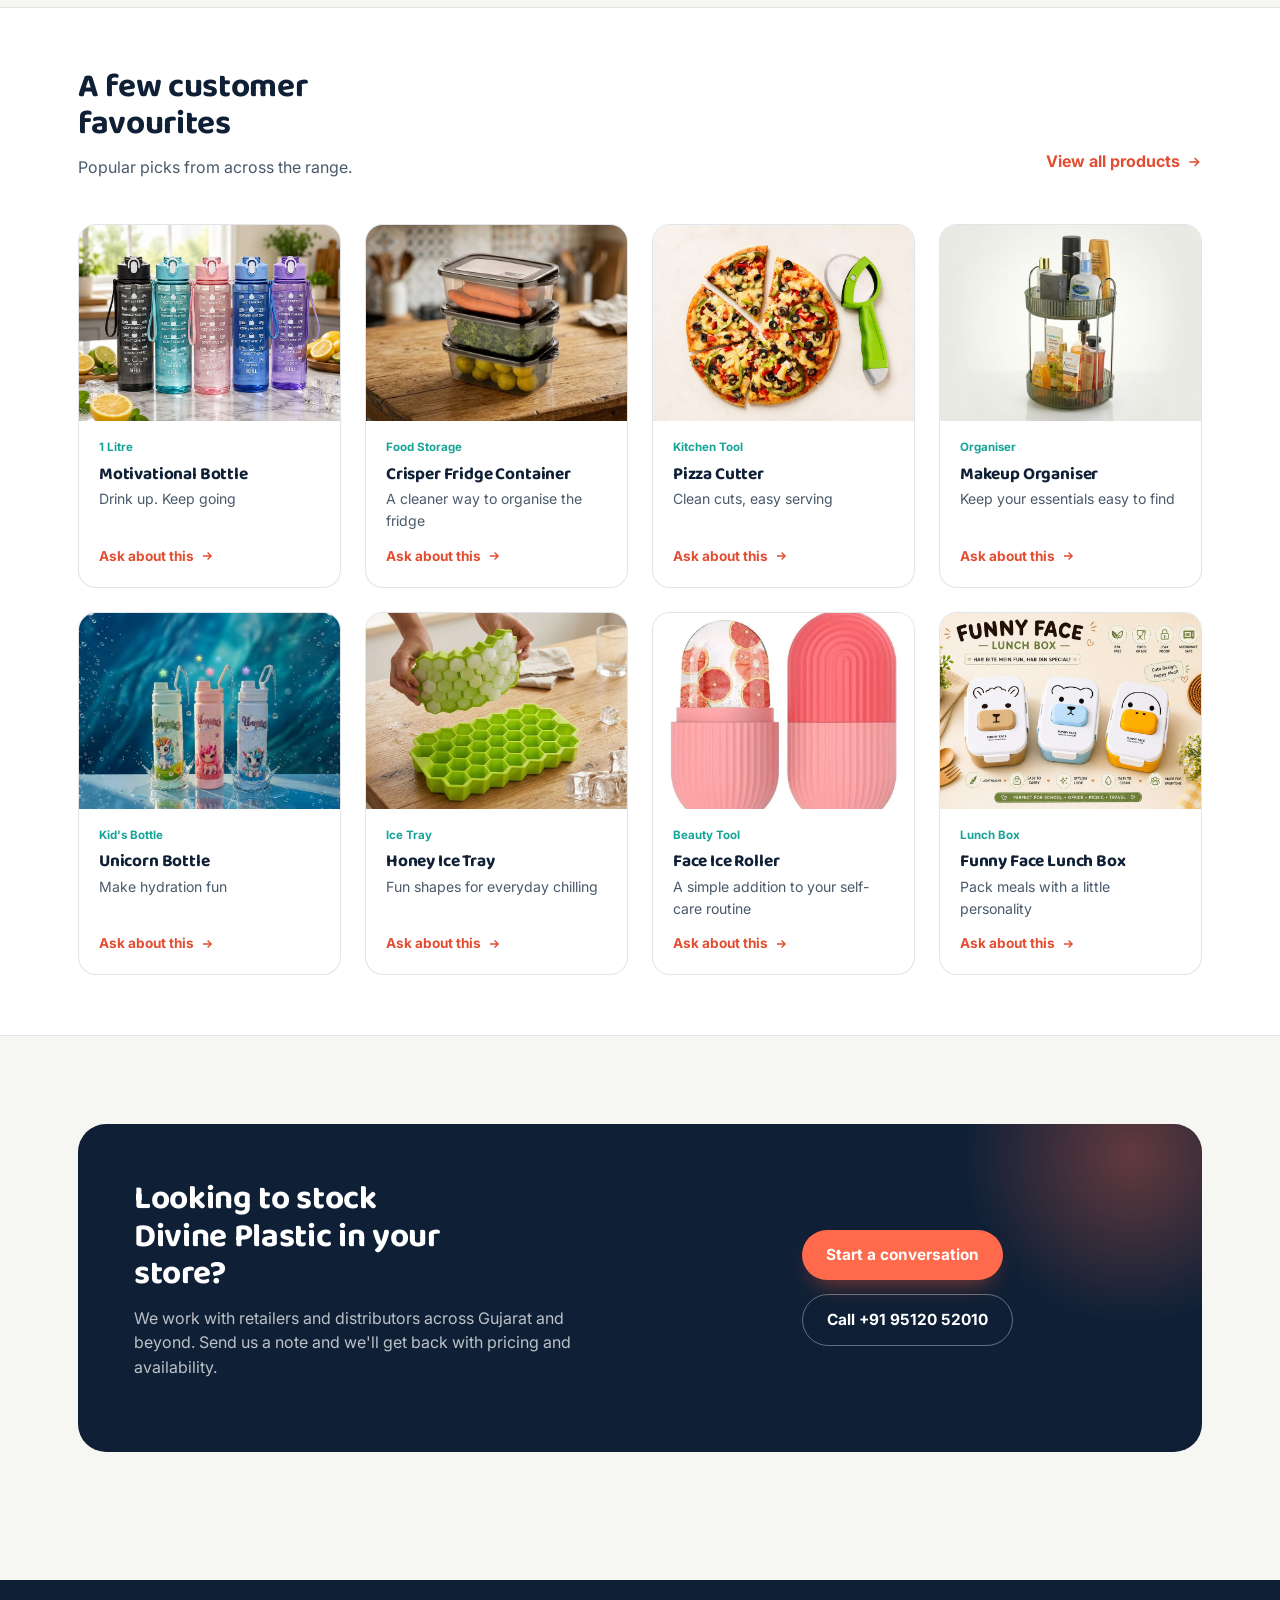
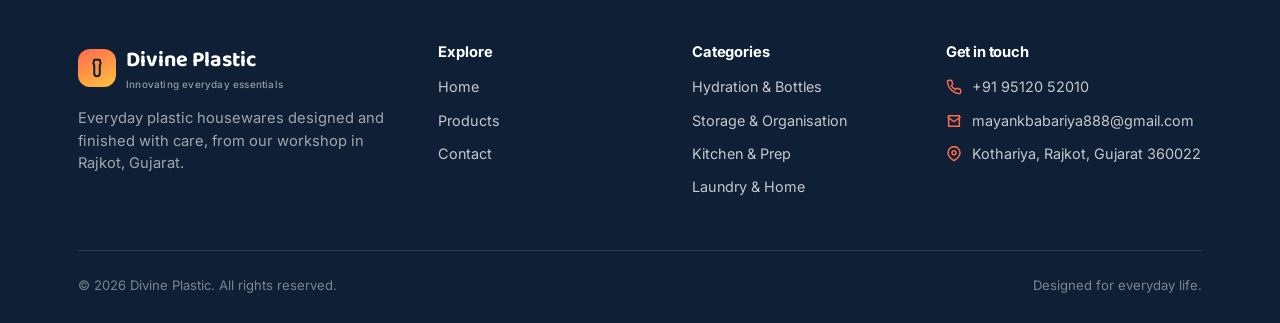
==== commit 735e1b68: "added something" ====
--- a/index.html
+++ b/index.html
@@ -178,7 +178,7 @@
           <span class="label"><strong>Kitchen &amp; Prep</strong><span>Tools &amp; boards</span></span>
         </a>
         <a class="cat-tile" href="products.html?category=bath">
-          <img src="assets/products/face-ice-roller.jpg" alt="Divine Plastic bath and care products">
+          <img src="assets/products/face-ice-roller.jpeg" alt="Divine Plastic bath and care products">
           <span class="label"><strong>Bath &amp; Care</strong><span>Self-care essentials</span></span>
         </a>
       </div>
